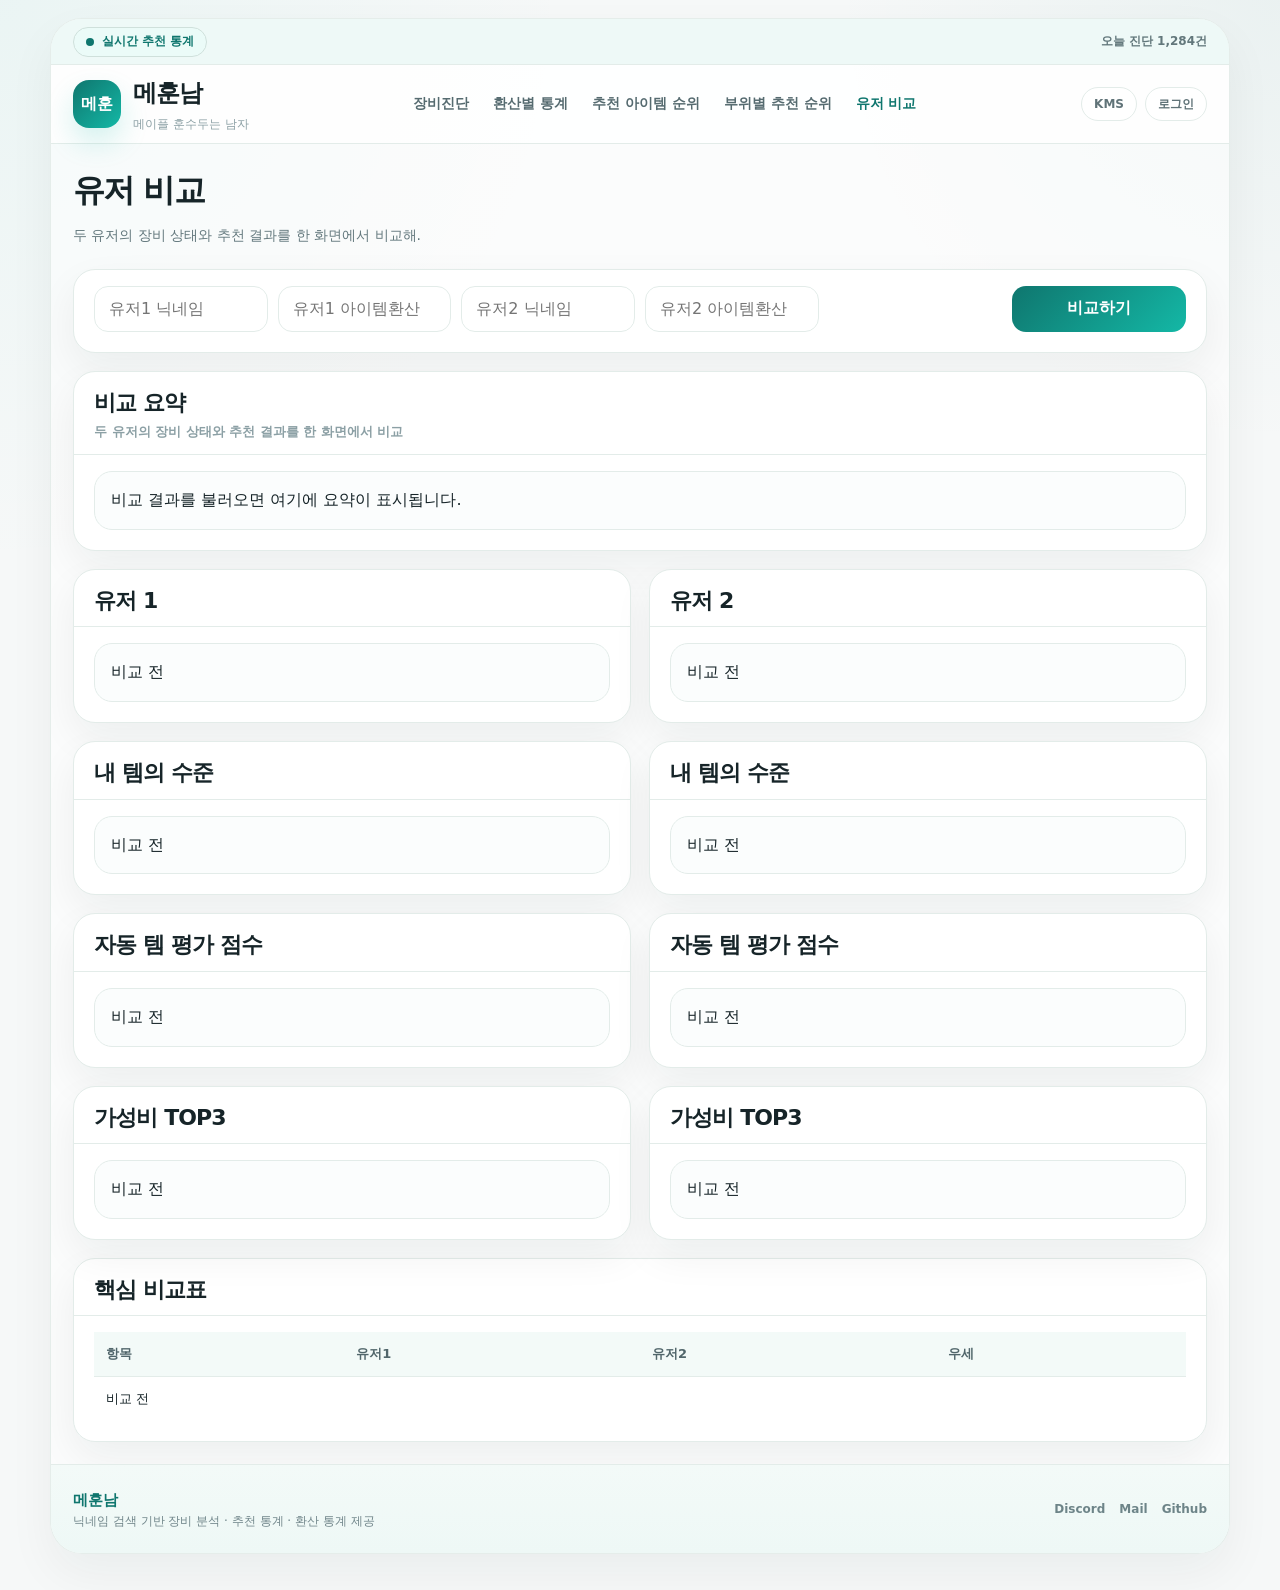
==== compare.html @ 3852a281 "Add files via upload" ====
<!DOCTYPE html>
<html lang="ko"><head>
<meta charset="UTF-8" /><meta name="viewport" content="width=device-width, initial-scale=1.0" />
<title>유저 비교</title><link rel="stylesheet" href="/style.css?v=40" />
</head><body>
<main class="page-shell">
<div class="container"><div class="frame">
<div class="top-strip"><div class="live-pill"><span class="live-dot"></span>실시간 추천 통계</div><div class="top-meta">오늘 진단 1,284건</div></div>
<header class="site-header"><div class="header-inner">
<a href="/index.html" class="brand"><div class="brand-badge">메훈</div><div class="brand-copy"><strong>메훈남</strong><span>메이플 훈수두는 남자</span></div></a>
<nav class="main-nav"><a href="/result.html" class="">장비진단</a><a href="/stats-hwan.html" class="">환산별 통계</a><a href="/ranking-items.html" class="">추천 아이템 순위</a><a href="/ranking-slot.html" class="">부위별 추천 순위</a><a href="/compare.html" class="active">유저 비교</a></nav>
<div class="header-actions"><button class="action-chip">KMS</button><button class="action-chip">로그인</button></div>
</div></header>
<section class="page-hero"><h1 class="page-title">유저 비교</h1><p class="page-desc">두 유저의 장비 상태와 추천 결과를 한 화면에서 비교해.</p></section>
<section class="home-section" style="padding-top:0;">
<section class="card" style="margin-bottom:18px;">
  <div class="card-body">
    <div class="filters filters-6">
      <input id="compareName1" type="text" placeholder="유저1 닉네임" />
      <input id="compareHwan1" type="number" placeholder="유저1 아이템환산" />
      <input id="compareName2" type="text" placeholder="유저2 닉네임" />
      <input id="compareHwan2" type="number" placeholder="유저2 아이템환산" />
      <div></div>
      <button id="compareSubmitBtn">비교하기</button>
    </div>
  </div>
</section>

<section class="card" style="margin-bottom:18px;">
  <div class="card-head"><div><div class="card-title">비교 요약</div><div class="card-sub">두 유저의 장비 상태와 추천 결과를 한 화면에서 비교</div></div></div>
  <div class="card-body">
    <div id="compareSummaryBox" class="compare-box">비교 결과를 불러오면 여기에 요약이 표시됩니다.</div>
  </div>
</section>

<section class="compare-grid" style="margin-bottom:18px;">
  <section class="card">
    <div class="card-head"><div><div class="card-title">유저 1</div></div></div>
    <div class="card-body"><div id="compareUser1Summary" class="compare-box">비교 전</div></div>
  </section>
  <section class="card">
    <div class="card-head"><div><div class="card-title">유저 2</div></div></div>
    <div class="card-body"><div id="compareUser2Summary" class="compare-box">비교 전</div></div>
  </section>
  <section class="card"><div class="card-head"><div><div class="card-title">내 템의 수준</div></div></div><div class="card-body"><div id="compareUser1Level" class="compare-box">비교 전</div></div></section>
  <section class="card"><div class="card-head"><div><div class="card-title">내 템의 수준</div></div></div><div class="card-body"><div id="compareUser2Level" class="compare-box">비교 전</div></div></section>
  <section class="card"><div class="card-head"><div><div class="card-title">자동 템 평가 점수</div></div></div><div class="card-body"><div id="compareUser1Score" class="compare-box">비교 전</div></div></section>
  <section class="card"><div class="card-head"><div><div class="card-title">자동 템 평가 점수</div></div></div><div class="card-body"><div id="compareUser2Score" class="compare-box">비교 전</div></div></section>
  <section class="card"><div class="card-head"><div><div class="card-title">가성비 TOP3</div></div></div><div class="card-body"><div id="compareUser1Top3" class="compare-box">비교 전</div></div></section>
  <section class="card"><div class="card-head"><div><div class="card-title">가성비 TOP3</div></div></div><div class="card-body"><div id="compareUser2Top3" class="compare-box">비교 전</div></div></section>
</section>

<section class="card">
  <div class="card-head"><div><div class="card-title">핵심 비교표</div></div></div>
  <div class="card-body table-wrap">
    <table id="compareTable" class="table">
      <thead><tr><th>항목</th><th>유저1</th><th>유저2</th><th>우세</th></tr></thead>
      <tbody id="compareTableBody"><tr><td colspan="4">비교 전</td></tr></tbody>
    </table>
  </div>
</section>
<script src="/compare.js?v=23"></script>
</section>
<footer class="footer"><div class="footer-inner"><div><div class="footer-title">메훈남</div><div class="footer-sub">닉네임 검색 기반 장비 분석 · 추천 통계 · 환산 통계 제공</div></div><div class="footer-links"><a href="#">Discord</a><a href="#">Mail</a><a href="#">Github</a></div></div></footer>
</div></div></main>
</body></html>
---- style.css ----
:root{
  --bg:#f6f8f8;
  --panel:#ffffff;
  --panel-soft:#fbfdfd;
  --line:#e3ece9;
  --line-strong:#cfe0db;
  --text:#162428;
  --text-2:#5f7479;
  --text-3:#8ca0a5;
  --navy:#0f766e;
  --mint:#14b8a6;
  --mint-soft:#ebfbf8;
  --mint-soft-2:#f4fdfb;
  --blue:#2563eb;
  --radius-xl:28px;
  --radius-lg:22px;
  --radius-md:16px;
  --shadow:0 16px 40px rgba(17,35,42,.06);
}

*{box-sizing:border-box}
html,body{margin:0;padding:0}
body{
  font-family:Pretendard, system-ui, -apple-system, "Apple SD Gothic Neo", "Noto Sans KR", sans-serif;
  background:
    radial-gradient(circle at top left, rgba(20,184,166,.05), transparent 28%),
    radial-gradient(circle at top right, rgba(15,118,110,.05), transparent 22%),
    var(--bg);
  color:var(--text);
  line-height:1.55;
}
a{text-decoration:none;color:inherit}
button,input,select{font:inherit}
.container{width:min(1180px, calc(100% - 32px));margin:0 auto}

.page-shell{padding:18px 0 36px}
.frame{
  background:rgba(255,255,255,.55);
  border:1px solid rgba(227,236,233,.92);
  border-radius:32px;
  overflow:hidden;
  box-shadow:0 20px 48px rgba(17,35,42,.05);
}
.top-strip{
  height:46px;padding:0 22px;background:#eef9f7;border-bottom:1px solid var(--line);
  display:flex;align-items:center;justify-content:space-between
}
.live-pill{
  display:inline-flex;align-items:center;gap:8px;height:30px;padding:0 12px;
  border-radius:999px;background:var(--mint-soft);border:1px solid var(--line-strong);
  color:var(--navy);font-size:12px;font-weight:900
}
.live-dot{width:8px;height:8px;border-radius:50%;background:var(--navy)}
.top-meta{font-size:12px;color:#62777b;font-weight:800}

.site-header{
  background:rgba(255,255,255,.88);
  border-bottom:1px solid var(--line);
  padding:0 22px;
}
.header-inner{
  min-height:78px;
  display:grid;
  grid-template-columns:auto 1fr auto;
  gap:20px;
  align-items:center;
}
.brand{display:flex;align-items:center;gap:12px}
.brand-badge{
  width:48px;height:48px;border-radius:16px;
  background:linear-gradient(135deg,var(--navy),var(--mint));
  color:#fff;display:grid;place-items:center;
  font-size:16px;font-weight:900;
  box-shadow:0 14px 28px rgba(20,184,166,.18)
}
.brand-copy strong{display:block;font-size:24px;font-weight:900;letter-spacing:-.04em}
.brand-copy span{display:block;margin-top:3px;font-size:12px;color:var(--text-3)}
.main-nav{display:flex;justify-content:center;gap:24px;flex-wrap:wrap}
.main-nav a{font-size:14px;font-weight:800;color:#566b70}
.main-nav a.active{color:var(--navy)}
.header-actions{display:flex;gap:8px;flex-wrap:wrap}
.action-chip{
  height:34px;padding:0 12px;border-radius:999px;border:1px solid var(--line);
  background:#fff;color:#607378;font-size:12px;font-weight:900
}

.card{
  background:var(--panel);
  border:1px solid var(--line);
  border-radius:var(--radius-lg);
  box-shadow:var(--shadow);
  overflow:hidden;
}
.card-head{
  padding:18px 20px 12px;
  border-bottom:1px solid var(--line);
  display:flex;align-items:flex-start;justify-content:space-between;gap:12px;
}
.card-title{font-size:22px;font-weight:900;letter-spacing:-.04em;line-height:1.2}
.card-sub{margin-top:6px;font-size:13px;color:var(--text-3);font-weight:700;line-height:1.55}
.card-link{font-size:12px;font-weight:900;color:var(--navy)}
.card-body{padding:16px 20px 20px}

.search-pill{
  display:grid;grid-template-columns:120px 1fr 1fr 124px;
  gap:10px;padding:10px;border-radius:999px;background:#fff;border:1px solid var(--line);
  box-shadow:0 12px 24px rgba(17,35,42,.04)
}
.search-pill input,.search-pill select{
  height:54px;border:0;outline:0;background:transparent;border-radius:999px;padding:0 18px;font-size:16px;color:var(--text)
}
.search-pill select{background:#f4faf9;color:#64787d;font-weight:900}
.search-pill button{
  height:54px;border:0;border-radius:999px;
  background:linear-gradient(135deg,var(--navy),var(--mint));
  color:#fff;font-size:16px;font-weight:900;box-shadow:0 14px 28px rgba(20,184,166,.18)
}

.hero{padding:28px 22px 20px;border-bottom:1px solid var(--line)}
.hero-grid{display:grid;grid-template-columns:minmax(0,1fr) 286px;gap:18px;align-items:stretch}
.hero-panel{
  padding:28px;
  border:1px solid var(--line);
  border-radius:var(--radius-xl);
  background:
    radial-gradient(circle at 10% 18%, rgba(20,184,166,.08), transparent 28%),
    radial-gradient(circle at 88% 18%, rgba(37,99,235,.05), transparent 26%),
    var(--panel);
  box-shadow:var(--shadow)
}
.hero-title{margin:0 0 12px;font-size:56px;font-weight:900;letter-spacing:-.06em;line-height:1.08}
.hero-title strong{color:var(--navy)}
.hero-desc{margin:0 0 22px;max-width:760px;font-size:16px;color:#61777c;line-height:1.75}
.hero-side-card{
  border:1px solid var(--line);border-radius:var(--radius-xl);background:var(--panel);box-shadow:var(--shadow);
  padding:20px;display:flex;flex-direction:column;justify-content:center
}
.side-k{font-size:12px;color:var(--text-3);font-weight:900}
.side-v{margin-top:8px;font-size:24px;line-height:1.3;font-weight:900;letter-spacing:-.04em}
.side-sub{margin-top:8px;font-size:13px;color:#697f84;line-height:1.65}

.home-section{padding:22px}
.home-grid{
  display:grid;grid-template-columns:minmax(0,1fr) 320px;gap:18px;align-items:start
}
.right-col,.left-col{display:grid;gap:18px}
.bottom-grid{display:grid;grid-template-columns:1fr 1fr;gap:18px;margin-top:18px}

.today-rec-hero,.today-rec-row,.simple-rank-card,.bucket-row,.quick-menu-button{
  border:1px solid var(--line);
  background:var(--panel-soft);
  border-radius:16px;
}
.today-rec-hero{
  display:grid;grid-template-columns:40px 1fr 70px;gap:12px;align-items:center;padding:14px 16px;margin-bottom:10px
}
.today-rec-row{
  display:grid;grid-template-columns:34px 1fr 54px 56px;gap:10px;align-items:center;padding:12px 14px
}
.today-rec-list,.quick-menu-list{display:grid;gap:10px}
.today-rec-rank,.today-rec-row-rank{
  width:34px;height:34px;border-radius:50%;display:grid;place-items:center;
  background:var(--mint-soft);border:1px solid var(--line-strong);color:var(--navy);font-size:13px;font-weight:900
}
.today-rec-title,.today-rec-row-title,.simple-rank-title,.bucket-label{
  font-size:15px;font-weight:900;line-height:1.35;letter-spacing:-.02em
}
.today-rec-sub,.today-rec-meta,.today-rec-row-sub,.simple-rank-sub,.bucket-count,.empty-text{
  margin-top:4px;font-size:12px;color:#70858a;line-height:1.55
}
.today-rec-delta,.today-rec-row-delta{font-size:13px;font-weight:900;color:var(--navy);text-align:right}
.today-rec-row-count{font-size:12px;font-weight:800;color:#5f7378;text-align:right}

.simple-rank-card,.bucket-row{padding:14px 16px;min-height:64px;display:flex;flex-direction:column;justify-content:center}
.bucket-row{display:flex;justify-content:space-between;align-items:center}

.quick-menu-list{grid-template-columns:1fr 1fr}
.quick-menu-button{
  min-height:62px;padding:14px 16px;display:flex;align-items:center;justify-content:center;text-align:center;
  font-size:15px;font-weight:900;color:var(--navy);background:linear-gradient(180deg,#f7fffd,#f1fbf9)
}
.site-intro{font-size:14px;color:#5e7377;line-height:1.8}

.table-wrap{overflow:auto}
.table{width:100%;border-collapse:collapse;min-width:980px}
.table th,.table td{padding:12px 12px;border-bottom:1px solid var(--line);text-align:left;font-size:13px;vertical-align:top}
.table th{background:#f3faf8;color:#51666b;font-weight:900}
.table tr:last-child td{border-bottom:0}

.footer{padding:0 22px;background:linear-gradient(180deg,#f3faf8,#eef8f6);border-top:1px solid var(--line)}
.footer-inner{min-height:88px;display:flex;align-items:center;justify-content:space-between;gap:14px;flex-wrap:wrap}
.footer-title{font-size:15px;font-weight:900;color:var(--navy)}
.footer-sub{font-size:12px;color:#70858a;line-height:1.55}
.footer-links{display:flex;gap:14px;flex-wrap:wrap}
.footer-links a{font-size:12px;color:#6d8488;font-weight:800}

.page-hero{padding:22px}
.page-title{font-size:32px;font-weight:900;letter-spacing:-.05em;margin:0 0 8px}
.page-desc{font-size:14px;color:#63787d;line-height:1.65;margin:0}
.filters{
  display:grid;grid-template-columns:repeat(5,minmax(0,1fr));gap:10px;
}
.filters.filters-6{grid-template-columns:repeat(6,minmax(0,1fr))}
.filters input,.filters select,.filters button{
  height:46px;border-radius:14px;border:1px solid var(--line);padding:0 14px;background:#fff
}
.filters button{border:0;background:linear-gradient(135deg,var(--navy),var(--mint));color:#fff;font-weight:900}
.top3-wrap{display:grid;grid-template-columns:repeat(3,1fr);gap:14px}
.top3-card{border:1px solid var(--line);border-radius:18px;background:var(--panel-soft);padding:16px}
.top3-rank{font-size:12px;font-weight:900;color:#71848a}
.top3-name{margin-top:8px;font-size:18px;font-weight:900;line-height:1.3}
.top3-sub{margin-top:6px;font-size:13px;color:#71848a;line-height:1.6}
.metric-row{display:grid;grid-template-columns:1fr 1fr;gap:10px;margin-top:12px}
.metric-box{border:1px solid var(--line);border-radius:14px;background:#fff;padding:10px}
.metric-k{font-size:12px;color:#71848a;font-weight:900}
.metric-v{margin-top:6px;font-size:16px;font-weight:900;color:var(--navy)}

.compare-grid{display:grid;grid-template-columns:1fr 1fr;gap:18px}
.compare-box{border:1px solid var(--line);border-radius:18px;background:var(--panel-soft);padding:16px}
.compare-box h3{margin:0 0 10px;font-size:18px}
.grid-2{display:grid;grid-template-columns:1fr 1fr;gap:18px}

@media (max-width:1100px){
  .header-inner{grid-template-columns:1fr}
  .main-nav{justify-content:flex-start;gap:16px}
  .hero-grid,.home-grid,.bottom-grid,.compare-grid,.grid-2{grid-template-columns:1fr}
  .search-pill,.filters,.filters.filters-6,.top3-wrap{grid-template-columns:1fr}
}
@media (max-width:760px){
  .container{width:min(1180px, calc(100% - 20px))}
  .top-strip,.site-header,.hero,.home-section,.page-hero,.footer{padding-left:14px;padding-right:14px}
  .frame{border-radius:22px}
  .brand-badge{width:42px;height:42px;border-radius:14px;font-size:14px}
  .brand-copy strong{font-size:20px}
  .hero-title{font-size:34px}
  .header-actions{display:none}
  .main-nav{gap:14px}
  .main-nav a{font-size:13px}
  .today-rec-row{grid-template-columns:34px 1fr 56px}
  .today-rec-row-count{display:none}
  .quick-menu-list{grid-template-columns:1fr}
}
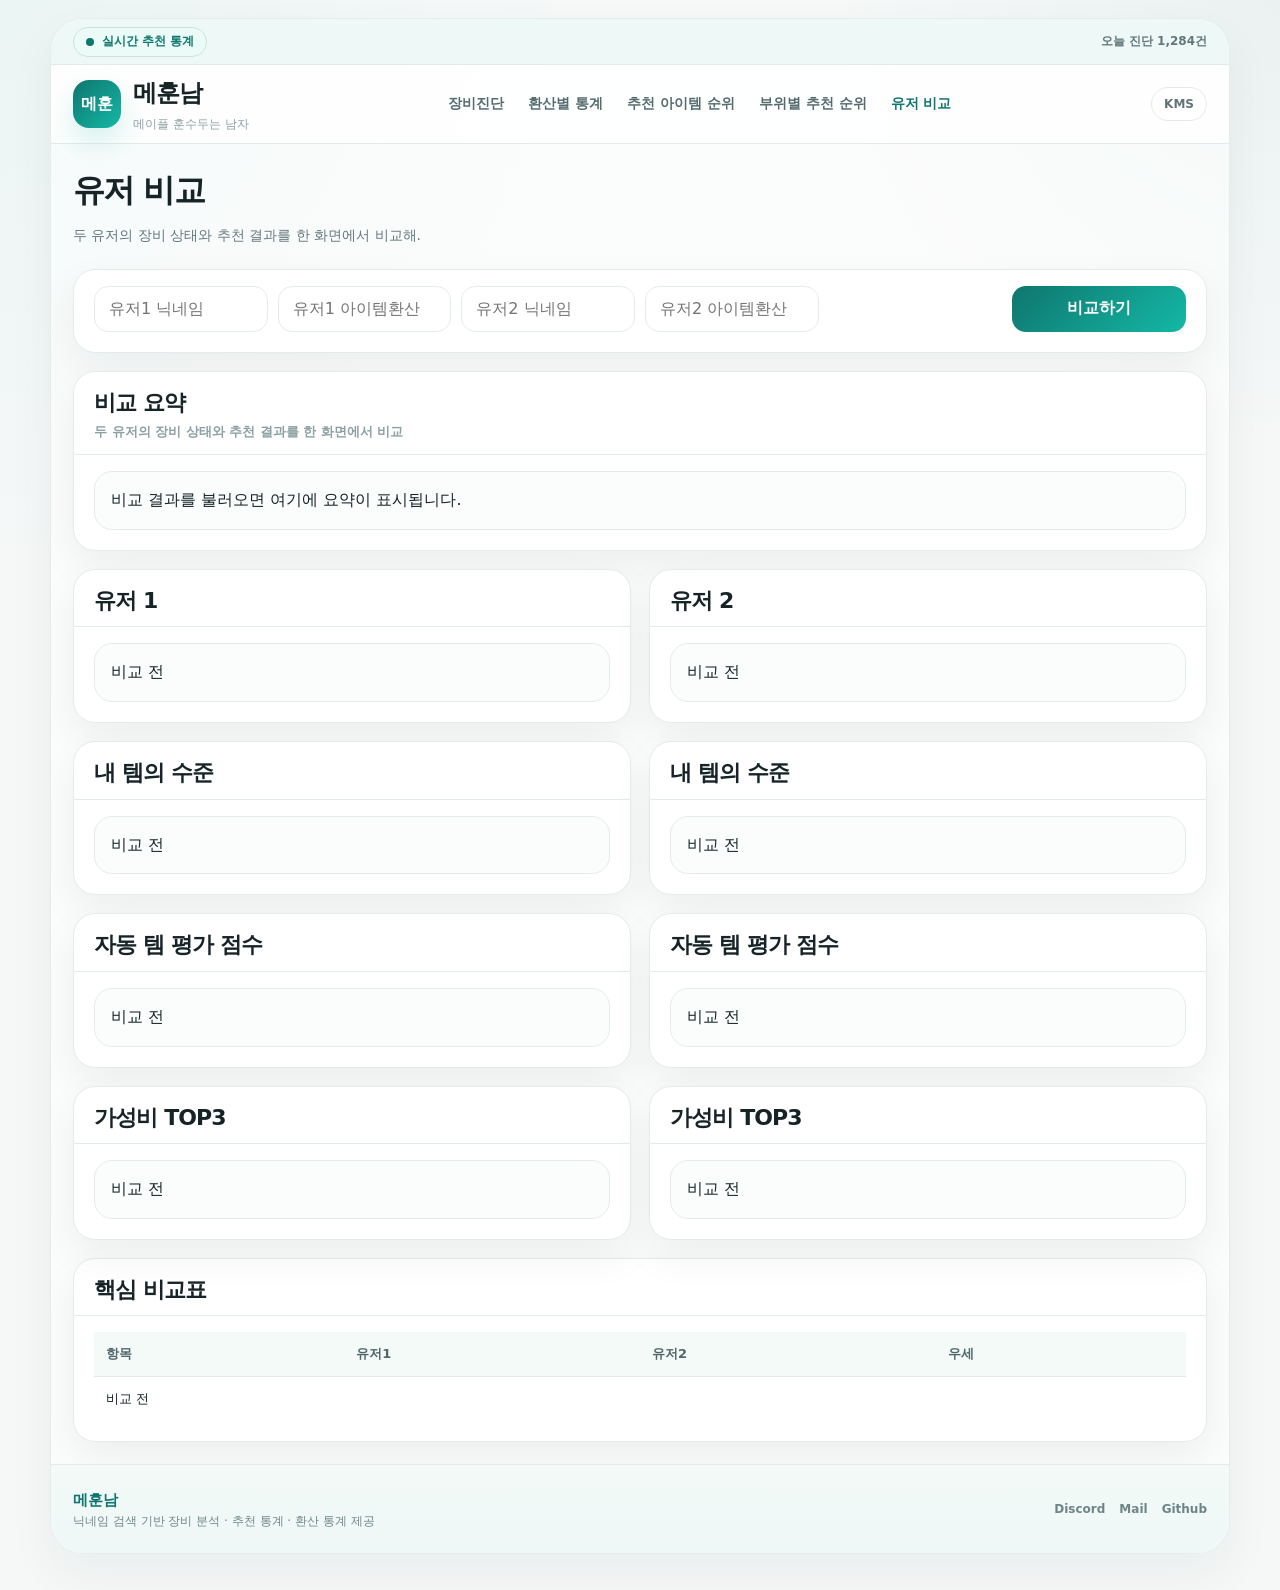
==== commit 8d69f7c9: "Update frontend spec labels and result highlights" ====
--- a/compare.html
+++ b/compare.html
@@ -1,4 +1,4 @@
-<!DOCTYPE html>
+﻿<!DOCTYPE html>
 <html lang="ko"><head>
 <meta charset="UTF-8" /><meta name="viewport" content="width=device-width, initial-scale=1.0" />
 <title>유저 비교</title><link rel="stylesheet" href="/style.css?v=40" />
@@ -9,7 +9,7 @@
 <header class="site-header"><div class="header-inner">
 <a href="/index.html" class="brand"><div class="brand-badge">메훈</div><div class="brand-copy"><strong>메훈남</strong><span>메이플 훈수두는 남자</span></div></a>
 <nav class="main-nav"><a href="/result.html" class="">장비진단</a><a href="/stats-hwan.html" class="">환산별 통계</a><a href="/ranking-items.html" class="">추천 아이템 순위</a><a href="/ranking-slot.html" class="">부위별 추천 순위</a><a href="/compare.html" class="active">유저 비교</a></nav>
-<div class="header-actions"><button class="action-chip">KMS</button><button class="action-chip">로그인</button></div>
+<div class="header-actions"><button class="action-chip">KMS</button></div>
 </div></header>
 <section class="page-hero"><h1 class="page-title">유저 비교</h1><p class="page-desc">두 유저의 장비 상태와 추천 결과를 한 화면에서 비교해.</p></section>
 <section class="home-section" style="padding-top:0;">
@@ -63,4 +63,4 @@
 </section>
 <footer class="footer"><div class="footer-inner"><div><div class="footer-title">메훈남</div><div class="footer-sub">닉네임 검색 기반 장비 분석 · 추천 통계 · 환산 통계 제공</div></div><div class="footer-links"><a href="#">Discord</a><a href="#">Mail</a><a href="#">Github</a></div></div></footer>
 </div></div></main>
-</body></html>+</body></html>
--- a/style.css
+++ b/style.css
@@ -241,3 +241,47 @@
   .today-rec-row-count{display:none}
   .quick-menu-list{grid-template-columns:1fr}
 }
+
+
+/* v8 search focus */
+.hero-grid{
+  grid-template-columns:1fr !important;
+}
+.hero-panel{
+  min-height:300px;
+  display:flex;
+  flex-direction:column;
+  justify-content:center;
+}
+.hero-title{
+  font-size:64px !important;
+  line-height:1.04 !important;
+  margin-bottom:14px !important;
+}
+.hero-desc{
+  font-size:17px !important;
+  max-width:820px !important;
+  margin-bottom:26px !important;
+}
+.search-pill{
+  grid-template-columns:120px 1.1fr 1fr 140px !important;
+  padding:12px !important;
+}
+.search-pill input,
+.search-pill select,
+.search-pill button{
+  height:60px !important;
+  font-size:17px !important;
+}
+.home-grid{
+  grid-template-columns:minmax(0,1fr) 320px !important;
+}
+@media (max-width:1100px){
+  .hero-title{
+    font-size:44px !important;
+    line-height:1.1 !important;
+  }
+  .search-pill{
+    grid-template-columns:1fr !important;
+  }
+}
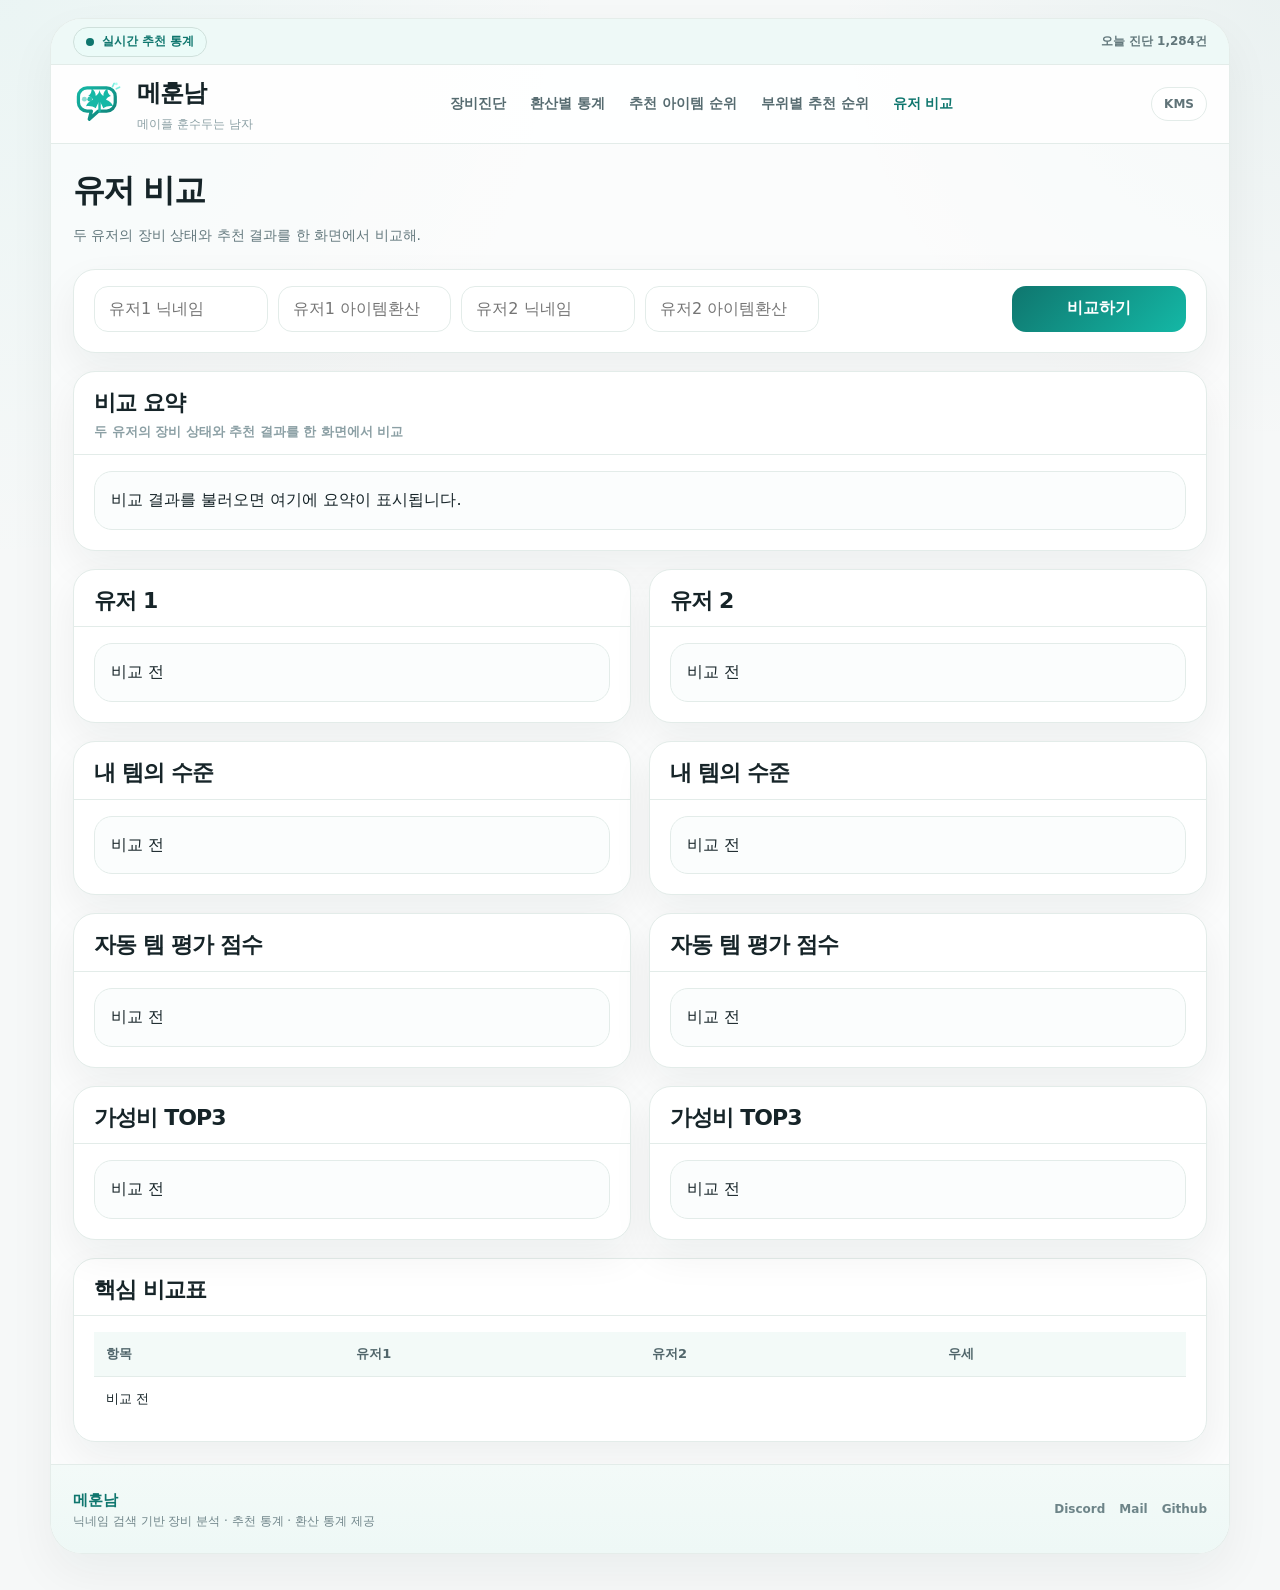
==== commit f8e486ff: "Add files via upload" ====
--- a/compare.html
+++ b/compare.html
@@ -7,7 +7,7 @@
 <div class="container"><div class="frame">
 <div class="top-strip"><div class="live-pill"><span class="live-dot"></span>실시간 추천 통계</div><div class="top-meta">오늘 진단 1,284건</div></div>
 <header class="site-header"><div class="header-inner">
-<a href="/index.html" class="brand"><div class="brand-badge">메훈</div><div class="brand-copy"><strong>메훈남</strong><span>메이플 훈수두는 남자</span></div></a>
+<a href="/index.html" class="brand"><div class="brand-badge" aria-hidden="true">메훈</div><div class="brand-copy"><strong>메훈남</strong><span>메이플 훈수두는 남자</span></div></a>
 <nav class="main-nav"><a href="/result.html" class="">장비진단</a><a href="/stats-hwan.html" class="">환산별 통계</a><a href="/ranking-items.html" class="">추천 아이템 순위</a><a href="/ranking-slot.html" class="">부위별 추천 순위</a><a href="/compare.html" class="active">유저 비교</a></nav>
 <div class="header-actions"><button class="action-chip">KMS</button></div>
 </div></header>
--- a/style.css
+++ b/style.css
@@ -68,12 +68,14 @@
 }
 .brand{display:flex;align-items:center;gap:12px}
 .brand-badge{
-  width:48px;height:48px;border-radius:16px;
-  background:linear-gradient(135deg,var(--navy),var(--mint));
-  color:#fff;display:grid;place-items:center;
-  font-size:16px;font-weight:900;
-  box-shadow:0 14px 28px rgba(20,184,166,.18)
-}
+  width:52px;height:52px;flex:0 0 52px;
+  border-radius:16px;
+  background:url('/logo-a.svg') center/contain no-repeat;
+  color:transparent;display:block;
+  box-shadow:none;
+  text-indent:-9999px;overflow:hidden;
+}
+.brand-badge::before{content:"";display:block;width:100%;height:100%}
 .brand-copy strong{display:block;font-size:24px;font-weight:900;letter-spacing:-.04em}
 .brand-copy span{display:block;margin-top:3px;font-size:12px;color:var(--text-3)}
 .main-nav{display:flex;justify-content:center;gap:24px;flex-wrap:wrap}
@@ -231,7 +233,7 @@
   .container{width:min(1180px, calc(100% - 20px))}
   .top-strip,.site-header,.hero,.home-section,.page-hero,.footer{padding-left:14px;padding-right:14px}
   .frame{border-radius:22px}
-  .brand-badge{width:42px;height:42px;border-radius:14px;font-size:14px}
+  .brand-badge{width:44px;height:44px;flex-basis:44px;border-radius:14px}
   .brand-copy strong{font-size:20px}
   .hero-title{font-size:34px}
   .header-actions{display:none}
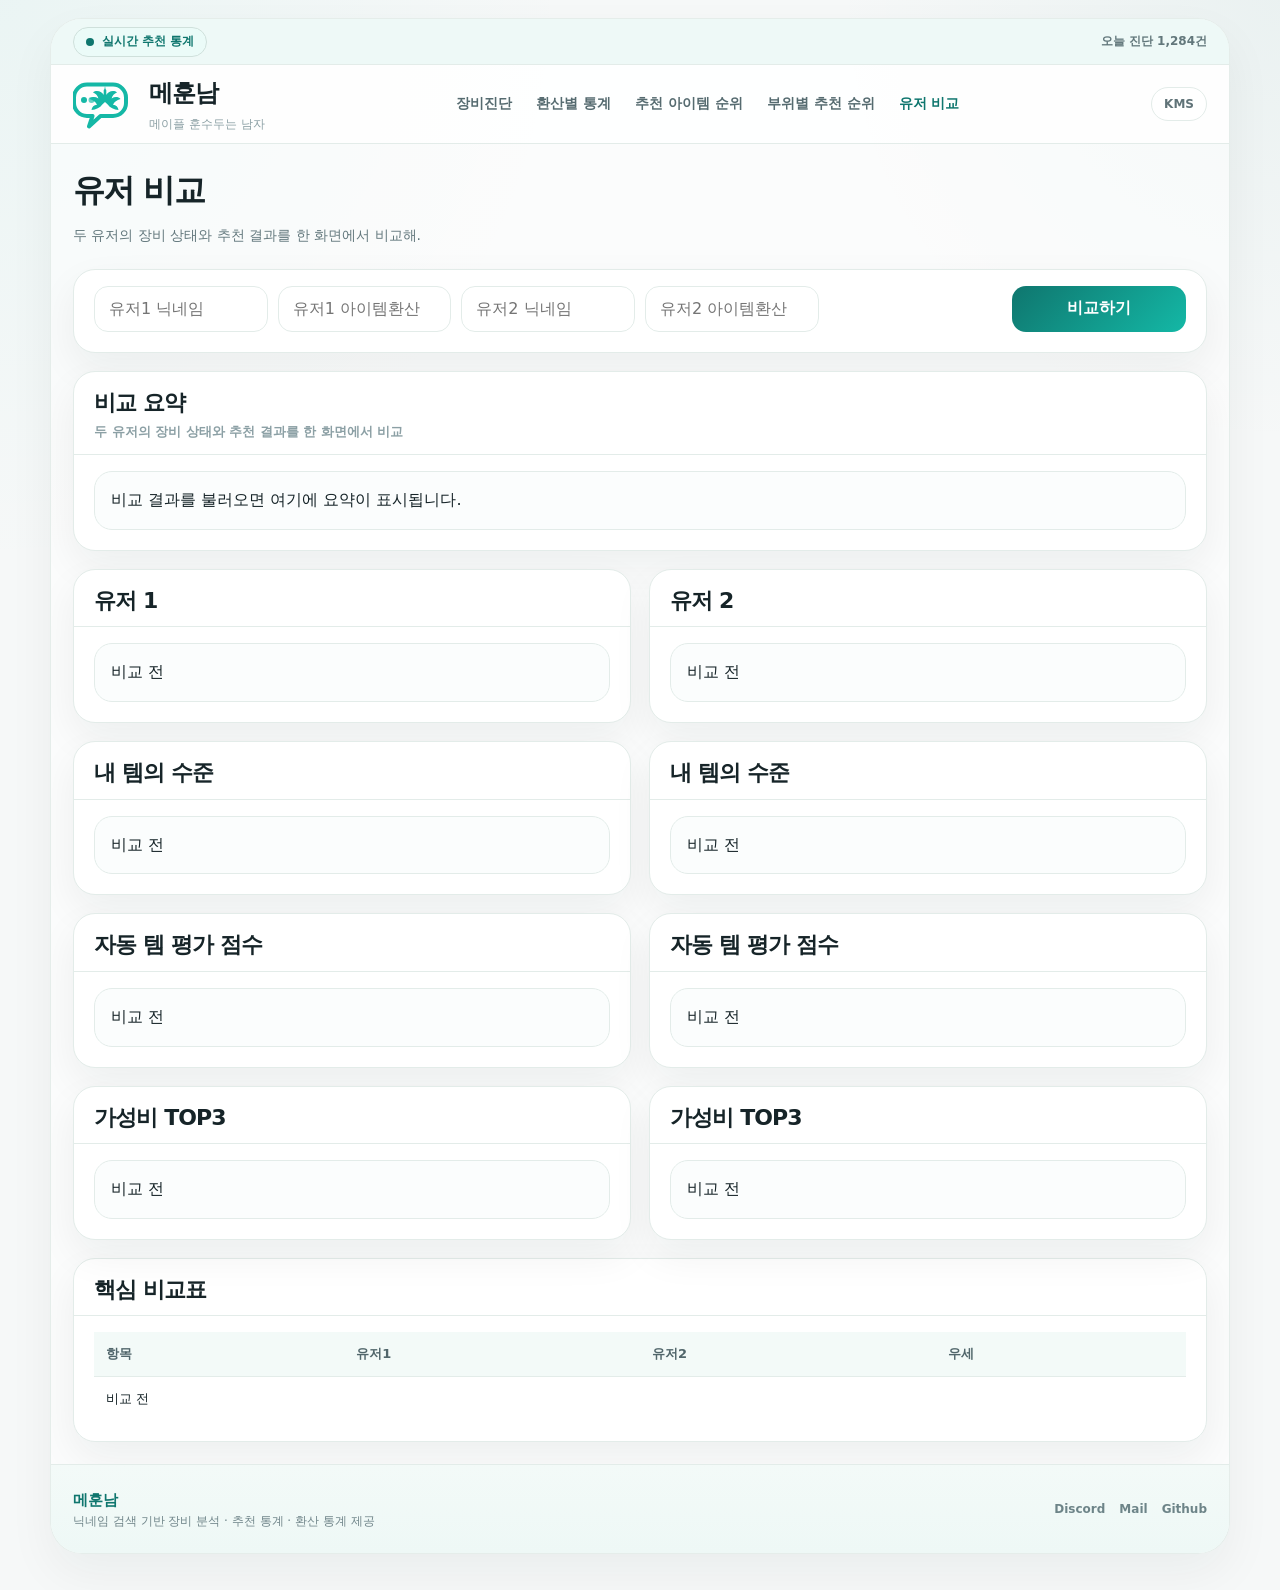
==== commit 6a052ebe: "Add files via upload" ====
--- a/compare.html
+++ b/compare.html
@@ -7,7 +7,7 @@
 <div class="container"><div class="frame">
 <div class="top-strip"><div class="live-pill"><span class="live-dot"></span>실시간 추천 통계</div><div class="top-meta">오늘 진단 1,284건</div></div>
 <header class="site-header"><div class="header-inner">
-<a href="/index.html" class="brand"><div class="brand-badge" aria-hidden="true">메훈</div><div class="brand-copy"><strong>메훈남</strong><span>메이플 훈수두는 남자</span></div></a>
+<a href="/index.html" class="brand"><img class="brand-logo" src="/logo-a.svg" alt="메훈남 로고"><div class="brand-copy"><strong>메훈남</strong><span>메이플 훈수두는 남자</span></div></a>
 <nav class="main-nav"><a href="/result.html" class="">장비진단</a><a href="/stats-hwan.html" class="">환산별 통계</a><a href="/ranking-items.html" class="">추천 아이템 순위</a><a href="/ranking-slot.html" class="">부위별 추천 순위</a><a href="/compare.html" class="active">유저 비교</a></nav>
 <div class="header-actions"><button class="action-chip">KMS</button></div>
 </div></header>
--- a/style.css
+++ b/style.css
@@ -67,15 +67,6 @@
   align-items:center;
 }
 .brand{display:flex;align-items:center;gap:12px}
-.brand-badge{
-  width:52px;height:52px;flex:0 0 52px;
-  border-radius:16px;
-  background:url('/logo-a.svg') center/contain no-repeat;
-  color:transparent;display:block;
-  box-shadow:none;
-  text-indent:-9999px;overflow:hidden;
-}
-.brand-badge::before{content:"";display:block;width:100%;height:100%}
 .brand-copy strong{display:block;font-size:24px;font-weight:900;letter-spacing:-.04em}
 .brand-copy span{display:block;margin-top:3px;font-size:12px;color:var(--text-3)}
 .main-nav{display:flex;justify-content:center;gap:24px;flex-wrap:wrap}
@@ -233,8 +224,7 @@
   .container{width:min(1180px, calc(100% - 20px))}
   .top-strip,.site-header,.hero,.home-section,.page-hero,.footer{padding-left:14px;padding-right:14px}
   .frame{border-radius:22px}
-  .brand-badge{width:44px;height:44px;flex-basis:44px;border-radius:14px}
-  .brand-copy strong{font-size:20px}
+    .brand-copy strong{font-size:20px}
   .hero-title{font-size:34px}
   .header-actions{display:none}
   .main-nav{gap:14px}
@@ -287,3 +277,5 @@
     grid-template-columns:1fr !important;
   }
 }
+
+.brand-badge{display:none !important;}
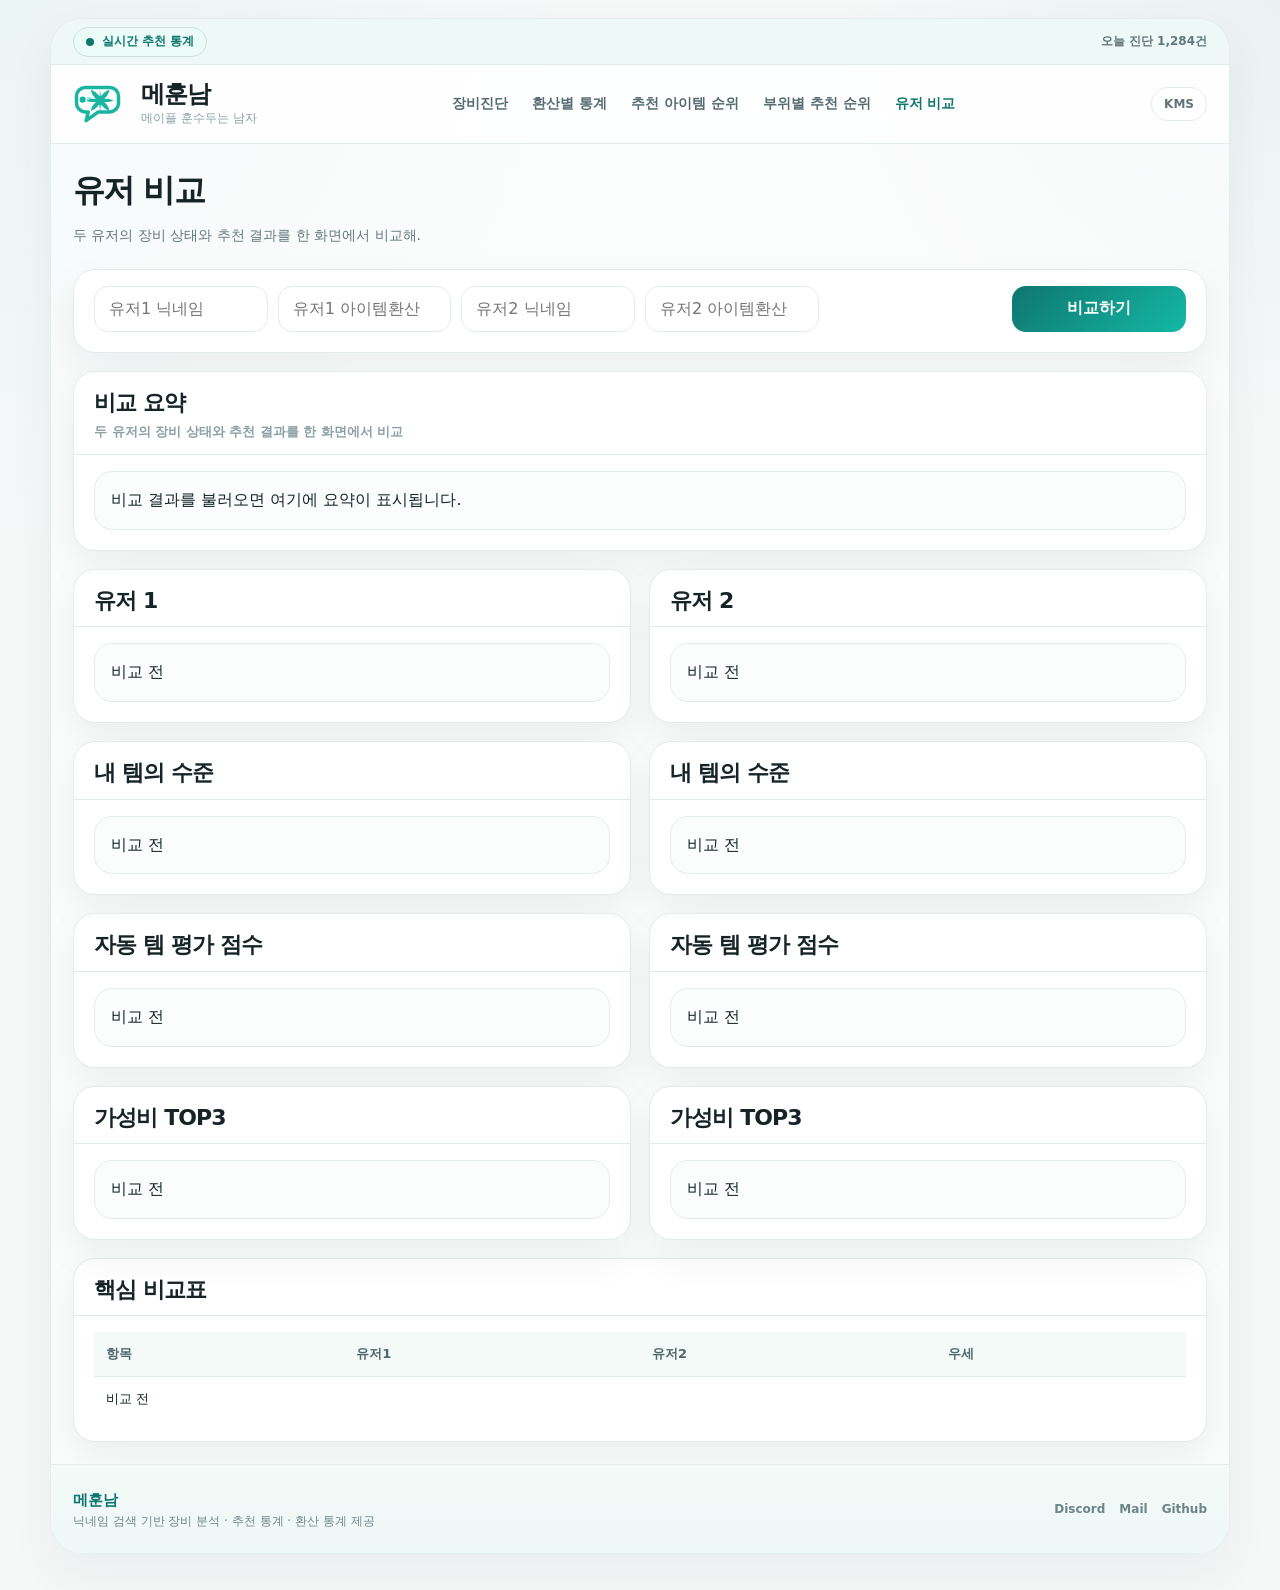
==== commit 93f89e38: "Add files via upload" ====
--- a/compare.html
+++ b/compare.html
@@ -7,7 +7,7 @@
 <div class="container"><div class="frame">
 <div class="top-strip"><div class="live-pill"><span class="live-dot"></span>실시간 추천 통계</div><div class="top-meta">오늘 진단 1,284건</div></div>
 <header class="site-header"><div class="header-inner">
-<a href="/index.html" class="brand"><img class="brand-logo" src="/logo-a.svg" alt="메훈남 로고"><div class="brand-copy"><strong>메훈남</strong><span>메이플 훈수두는 남자</span></div></a>
+<a href="/index.html" class="brand"><div class="brand-badge">메훈</div><div class="brand-copy"><strong>메훈남</strong><span>메이플 훈수두는 남자</span></div></a>
 <nav class="main-nav"><a href="/result.html" class="">장비진단</a><a href="/stats-hwan.html" class="">환산별 통계</a><a href="/ranking-items.html" class="">추천 아이템 순위</a><a href="/ranking-slot.html" class="">부위별 추천 순위</a><a href="/compare.html" class="active">유저 비교</a></nav>
 <div class="header-actions"><button class="action-chip">KMS</button></div>
 </div></header>
--- a/style.css
+++ b/style.css
@@ -66,9 +66,23 @@
   gap:20px;
   align-items:center;
 }
-.brand{display:flex;align-items:center;gap:12px}
-.brand-copy strong{display:block;font-size:24px;font-weight:900;letter-spacing:-.04em}
-.brand-copy span{display:block;margin-top:3px;font-size:12px;color:var(--text-3)}
+.brand{display:flex;align-items:center;gap:12px;min-width:0}
+.brand-badge{
+  width:56px;
+  height:56px;
+  flex:0 0 56px;
+  display:block;
+  background:url("/logo-a-header.svg") center/contain no-repeat;
+  color:transparent;
+  font-size:0;
+  line-height:0;
+  text-indent:-9999px;
+  overflow:hidden;
+  border-radius:0;
+  box-shadow:none;
+}
+.brand-copy strong{display:block;font-size:24px;font-weight:900;letter-spacing:-.04em;line-height:1.05}
+.brand-copy span{display:block;margin-top:4px;font-size:12px;color:var(--text-3);line-height:1.25;white-space:nowrap}
 .main-nav{display:flex;justify-content:center;gap:24px;flex-wrap:wrap}
 .main-nav a{font-size:14px;font-weight:800;color:#566b70}
 .main-nav a.active{color:var(--navy)}
@@ -224,7 +238,8 @@
   .container{width:min(1180px, calc(100% - 20px))}
   .top-strip,.site-header,.hero,.home-section,.page-hero,.footer{padding-left:14px;padding-right:14px}
   .frame{border-radius:22px}
-    .brand-copy strong{font-size:20px}
+  .brand-badge{width:48px;height:48px;flex-basis:48px}
+  .brand-copy strong{font-size:20px}
   .hero-title{font-size:34px}
   .header-actions{display:none}
   .main-nav{gap:14px}
@@ -277,5 +292,3 @@
     grid-template-columns:1fr !important;
   }
 }
-
-.brand-badge{display:none !important;}
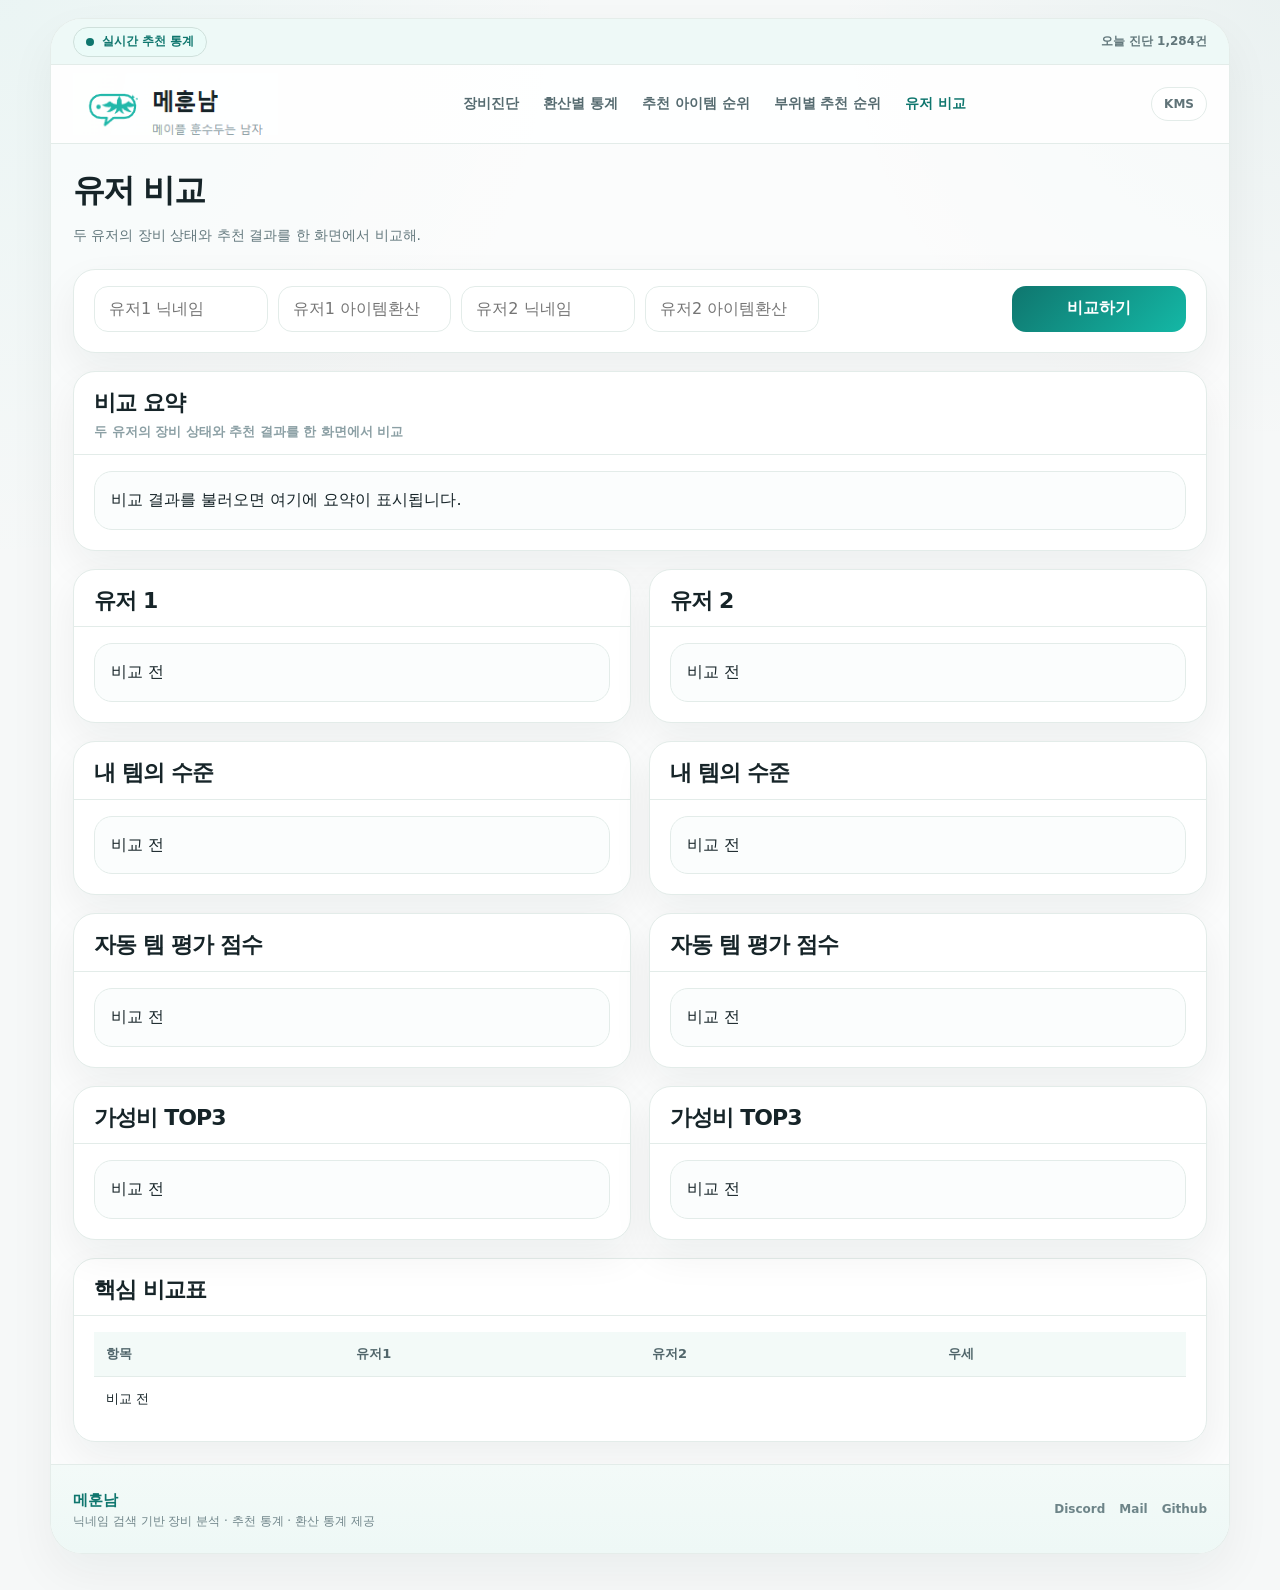
==== commit 98b94006: "Add files via upload" ====
--- a/compare.html
+++ b/compare.html
@@ -1,4 +1,4 @@
-﻿<!DOCTYPE html>
+<!DOCTYPE html>
 <html lang="ko"><head>
 <meta charset="UTF-8" /><meta name="viewport" content="width=device-width, initial-scale=1.0" />
 <title>유저 비교</title><link rel="stylesheet" href="/style.css?v=40" />
@@ -7,7 +7,7 @@
 <div class="container"><div class="frame">
 <div class="top-strip"><div class="live-pill"><span class="live-dot"></span>실시간 추천 통계</div><div class="top-meta">오늘 진단 1,284건</div></div>
 <header class="site-header"><div class="header-inner">
-<a href="/index.html" class="brand"><div class="brand-badge">메훈</div><div class="brand-copy"><strong>메훈남</strong><span>메이플 훈수두는 남자</span></div></a>
+<a href="/index.html" class="brand"><img class="brand-logo" src="/logo-full.png" alt="메훈남" /></a>
 <nav class="main-nav"><a href="/result.html" class="">장비진단</a><a href="/stats-hwan.html" class="">환산별 통계</a><a href="/ranking-items.html" class="">추천 아이템 순위</a><a href="/ranking-slot.html" class="">부위별 추천 순위</a><a href="/compare.html" class="active">유저 비교</a></nav>
 <div class="header-actions"><button class="action-chip">KMS</button></div>
 </div></header>
--- a/style.css
+++ b/style.css
@@ -66,23 +66,16 @@
   gap:20px;
   align-items:center;
 }
-.brand{display:flex;align-items:center;gap:12px;min-width:0}
+.brand{display:flex;align-items:center;gap:12px}
 .brand-badge{
-  width:56px;
-  height:56px;
-  flex:0 0 56px;
-  display:block;
-  background:url("/logo-a-header.svg") center/contain no-repeat;
-  color:transparent;
-  font-size:0;
-  line-height:0;
-  text-indent:-9999px;
-  overflow:hidden;
-  border-radius:0;
-  box-shadow:none;
-}
-.brand-copy strong{display:block;font-size:24px;font-weight:900;letter-spacing:-.04em;line-height:1.05}
-.brand-copy span{display:block;margin-top:4px;font-size:12px;color:var(--text-3);line-height:1.25;white-space:nowrap}
+  width:48px;height:48px;border-radius:16px;
+  background:linear-gradient(135deg,var(--navy),var(--mint));
+  color:#fff;display:grid;place-items:center;
+  font-size:16px;font-weight:900;
+  box-shadow:0 14px 28px rgba(20,184,166,.18)
+}
+.brand-copy strong{display:block;font-size:24px;font-weight:900;letter-spacing:-.04em}
+.brand-copy span{display:block;margin-top:3px;font-size:12px;color:var(--text-3)}
 .main-nav{display:flex;justify-content:center;gap:24px;flex-wrap:wrap}
 .main-nav a{font-size:14px;font-weight:800;color:#566b70}
 .main-nav a.active{color:var(--navy)}
@@ -238,7 +231,7 @@
   .container{width:min(1180px, calc(100% - 20px))}
   .top-strip,.site-header,.hero,.home-section,.page-hero,.footer{padding-left:14px;padding-right:14px}
   .frame{border-radius:22px}
-  .brand-badge{width:48px;height:48px;flex-basis:48px}
+  .brand-badge{width:42px;height:42px;border-radius:14px;font-size:14px}
   .brand-copy strong{font-size:20px}
   .hero-title{font-size:34px}
   .header-actions{display:none}
@@ -292,3 +285,56 @@
     grid-template-columns:1fr !important;
   }
 }
+
+
+/* exact logo replacement */
+.brand{
+  display:inline-flex;
+  align-items:center;
+  gap:0;
+}
+.brand-logo{
+  display:block;
+  width:205px;
+  max-width:100%;
+  height:auto;
+}
+.brand-badge,.brand-copy{display:none !important;}
+
+/* stronger mobile layout fix */
+@media (max-width:1100px){
+  .hero-grid,
+  .home-grid,
+  .bottom-grid,
+  .compare-grid,
+  .grid-2,
+  .left-col,
+  .right-col{
+    grid-template-columns:1fr !important;
+  }
+}
+
+@media (max-width:760px){
+  .header-inner{
+    grid-template-columns:1fr !important;
+    gap:10px;
+  }
+  .brand-logo{width:190px;}
+  .home-grid,
+  .bottom-grid,
+  .left-col,
+  .right-col{
+    display:grid !important;
+    grid-template-columns:1fr !important;
+    gap:16px !important;
+  }
+  .home-section{overflow:hidden;}
+  .search-pill{
+    grid-template-columns:1fr !important;
+  }
+  .search-pill select,
+  .search-pill input,
+  .search-pill button{
+    width:100%;
+  }
+}
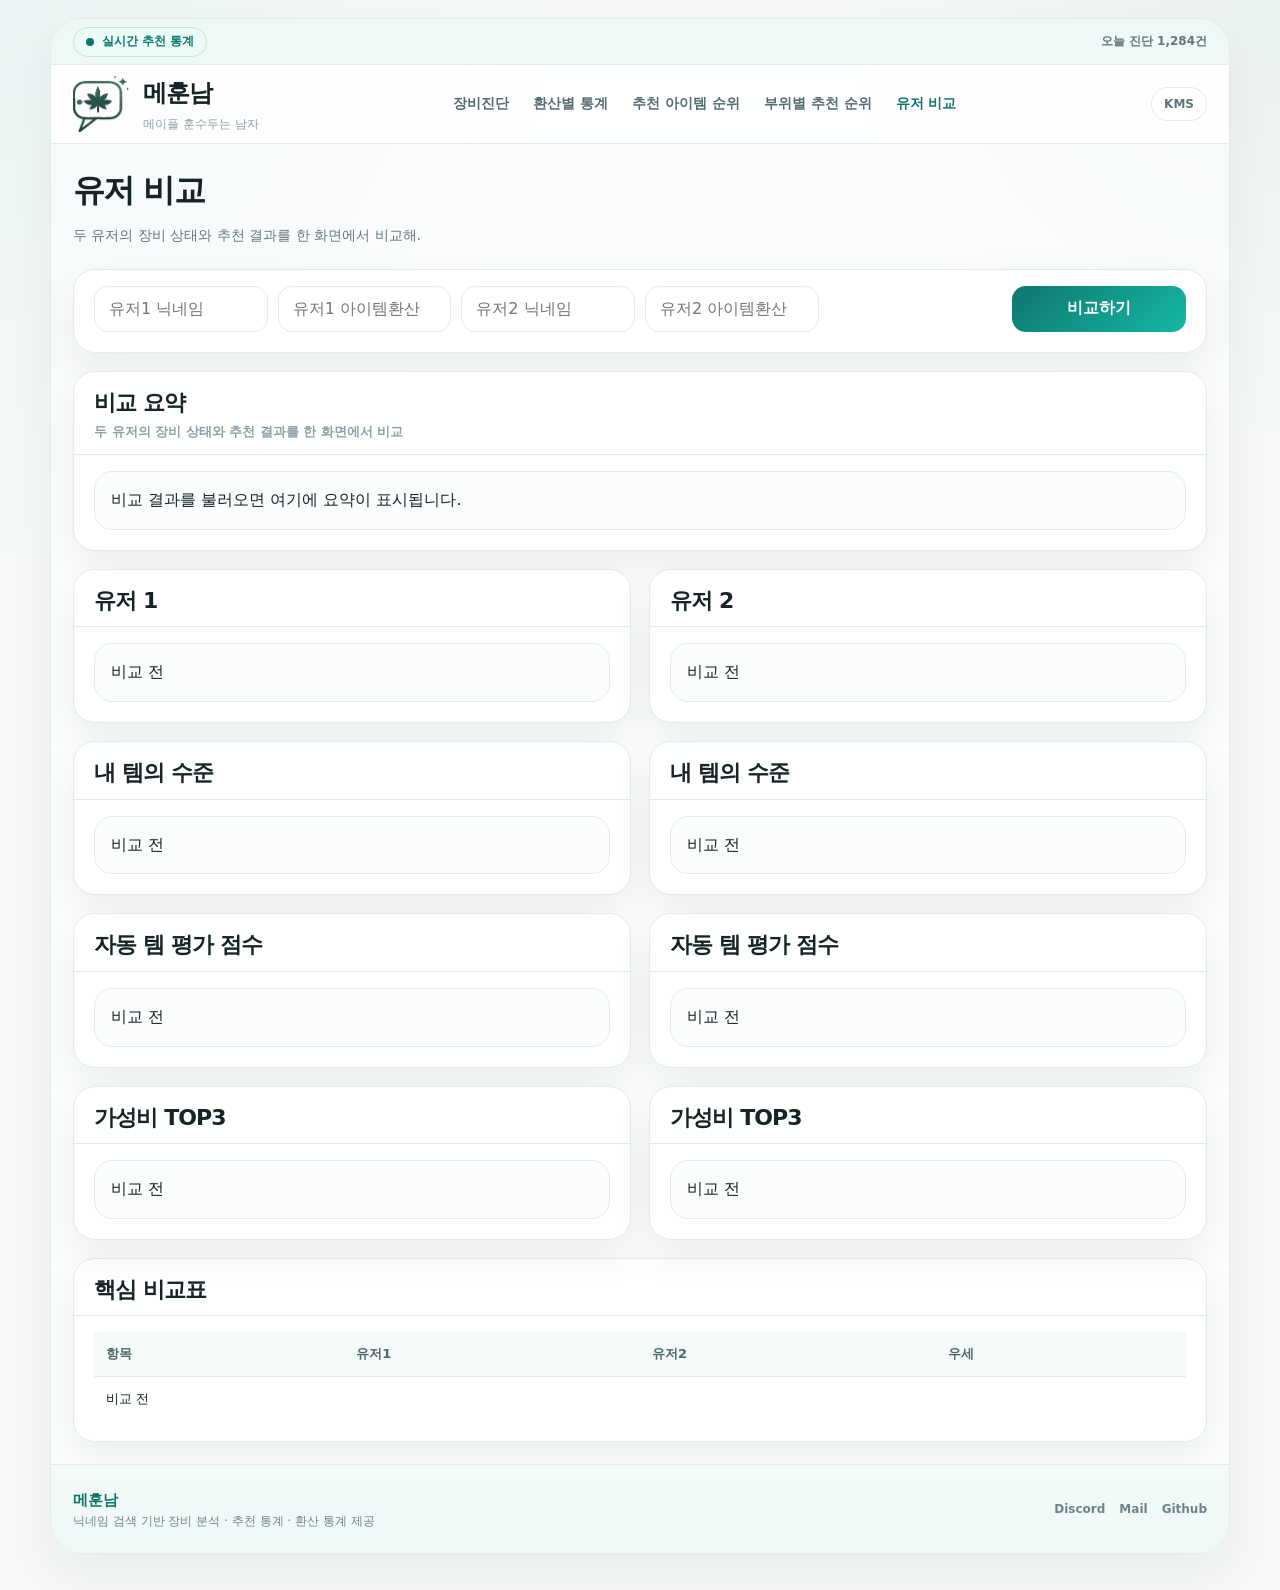
==== commit 5d007dfa: "Add files via upload" ====
--- a/compare.html
+++ b/compare.html
@@ -1,4 +1,4 @@
-<!DOCTYPE html>
+﻿<!DOCTYPE html>
 <html lang="ko"><head>
 <meta charset="UTF-8" /><meta name="viewport" content="width=device-width, initial-scale=1.0" />
 <title>유저 비교</title><link rel="stylesheet" href="/style.css?v=40" />
@@ -7,7 +7,7 @@
 <div class="container"><div class="frame">
 <div class="top-strip"><div class="live-pill"><span class="live-dot"></span>실시간 추천 통계</div><div class="top-meta">오늘 진단 1,284건</div></div>
 <header class="site-header"><div class="header-inner">
-<a href="/index.html" class="brand"><img class="brand-logo" src="/logo-full.png" alt="메훈남" /></a>
+<a href="/index.html" class="brand"><div class="brand-badge">메훈</div><div class="brand-copy"><strong>메훈남</strong><span>메이플 훈수두는 남자</span></div></a>
 <nav class="main-nav"><a href="/result.html" class="">장비진단</a><a href="/stats-hwan.html" class="">환산별 통계</a><a href="/ranking-items.html" class="">추천 아이템 순위</a><a href="/ranking-slot.html" class="">부위별 추천 순위</a><a href="/compare.html" class="active">유저 비교</a></nav>
 <div class="header-actions"><button class="action-chip">KMS</button></div>
 </div></header>
--- a/style.css
+++ b/style.css
@@ -287,54 +287,98 @@
 }
 
 
-/* exact logo replacement */
+/* ===== final logo + mobile fix ===== */
+.brand-badge{
+  width:56px !important;
+  height:56px !important;
+  border-radius:0 !important;
+  background:transparent !important;
+  box-shadow:none !important;
+  color:transparent !important;
+  font-size:0 !important;
+  line-height:0 !important;
+  text-indent:-9999px !important;
+  overflow:hidden !important;
+  background-image:url('/logo-light-a-exact.png') !important;
+  background-repeat:no-repeat !important;
+  background-position:center !important;
+  background-size:contain !important;
+  flex:0 0 56px !important;
+}
 .brand{
-  display:inline-flex;
-  align-items:center;
-  gap:0;
-}
-.brand-logo{
-  display:block;
-  width:205px;
-  max-width:100%;
-  height:auto;
-}
-.brand-badge,.brand-copy{display:none !important;}
-
-/* stronger mobile layout fix */
-@media (max-width:1100px){
+  gap:14px !important;
+}
+@media (max-width:760px){
+  .brand-badge{
+    width:48px !important;
+    height:48px !important;
+    flex-basis:48px !important;
+  }
+  .site-header{
+    padding-left:12px !important;
+    padding-right:12px !important;
+  }
+  .header-inner{
+    grid-template-columns:1fr !important;
+    gap:12px !important;
+    min-height:auto !important;
+    padding:10px 0 !important;
+  }
+  .main-nav{
+    overflow-x:auto !important;
+    white-space:nowrap !important;
+    flex-wrap:nowrap !important;
+    justify-content:flex-start !important;
+    padding-bottom:2px !important;
+  }
+  .main-nav::-webkit-scrollbar{display:none;}
   .hero-grid,
   .home-grid,
   .bottom-grid,
+  .right-col,
+  .left-col,
   .compare-grid,
-  .grid-2,
-  .left-col,
-  .right-col{
+  .grid-2{
     grid-template-columns:1fr !important;
-  }
-}
-
-@media (max-width:760px){
-  .header-inner{
-    grid-template-columns:1fr !important;
-    gap:10px;
-  }
-  .brand-logo{width:190px;}
-  .home-grid,
-  .bottom-grid,
-  .left-col,
-  .right-col{
     display:grid !important;
-    grid-template-columns:1fr !important;
-    gap:16px !important;
-  }
-  .home-section{overflow:hidden;}
+    gap:14px !important;
+  }
+  .hero,
+  .home-section{
+    padding-left:12px !important;
+    padding-right:12px !important;
+  }
+  .hero-panel{
+    min-height:auto !important;
+    padding:18px !important;
+  }
+  .hero-title{
+    font-size:38px !important;
+    line-height:1.12 !important;
+    margin-bottom:14px !important;
+  }
   .search-pill{
     grid-template-columns:1fr !important;
-  }
+    padding:10px !important;
+  }
+  .search-pill input,
   .search-pill select,
-  .search-pill input,
   .search-pill button{
-    width:100%;
-  }
-}
+    height:52px !important;
+    font-size:16px !important;
+  }
+  .today-rec-hero{
+    grid-template-columns:36px 1fr 56px !important;
+    padding:12px !important;
+  }
+  .today-rec-row{
+    grid-template-columns:32px 1fr 52px !important;
+    padding:10px 12px !important;
+  }
+  .card-head{
+    padding:16px 16px 12px !important;
+  }
+  .card-body{
+    padding:14px 16px 16px !important;
+  }
+}
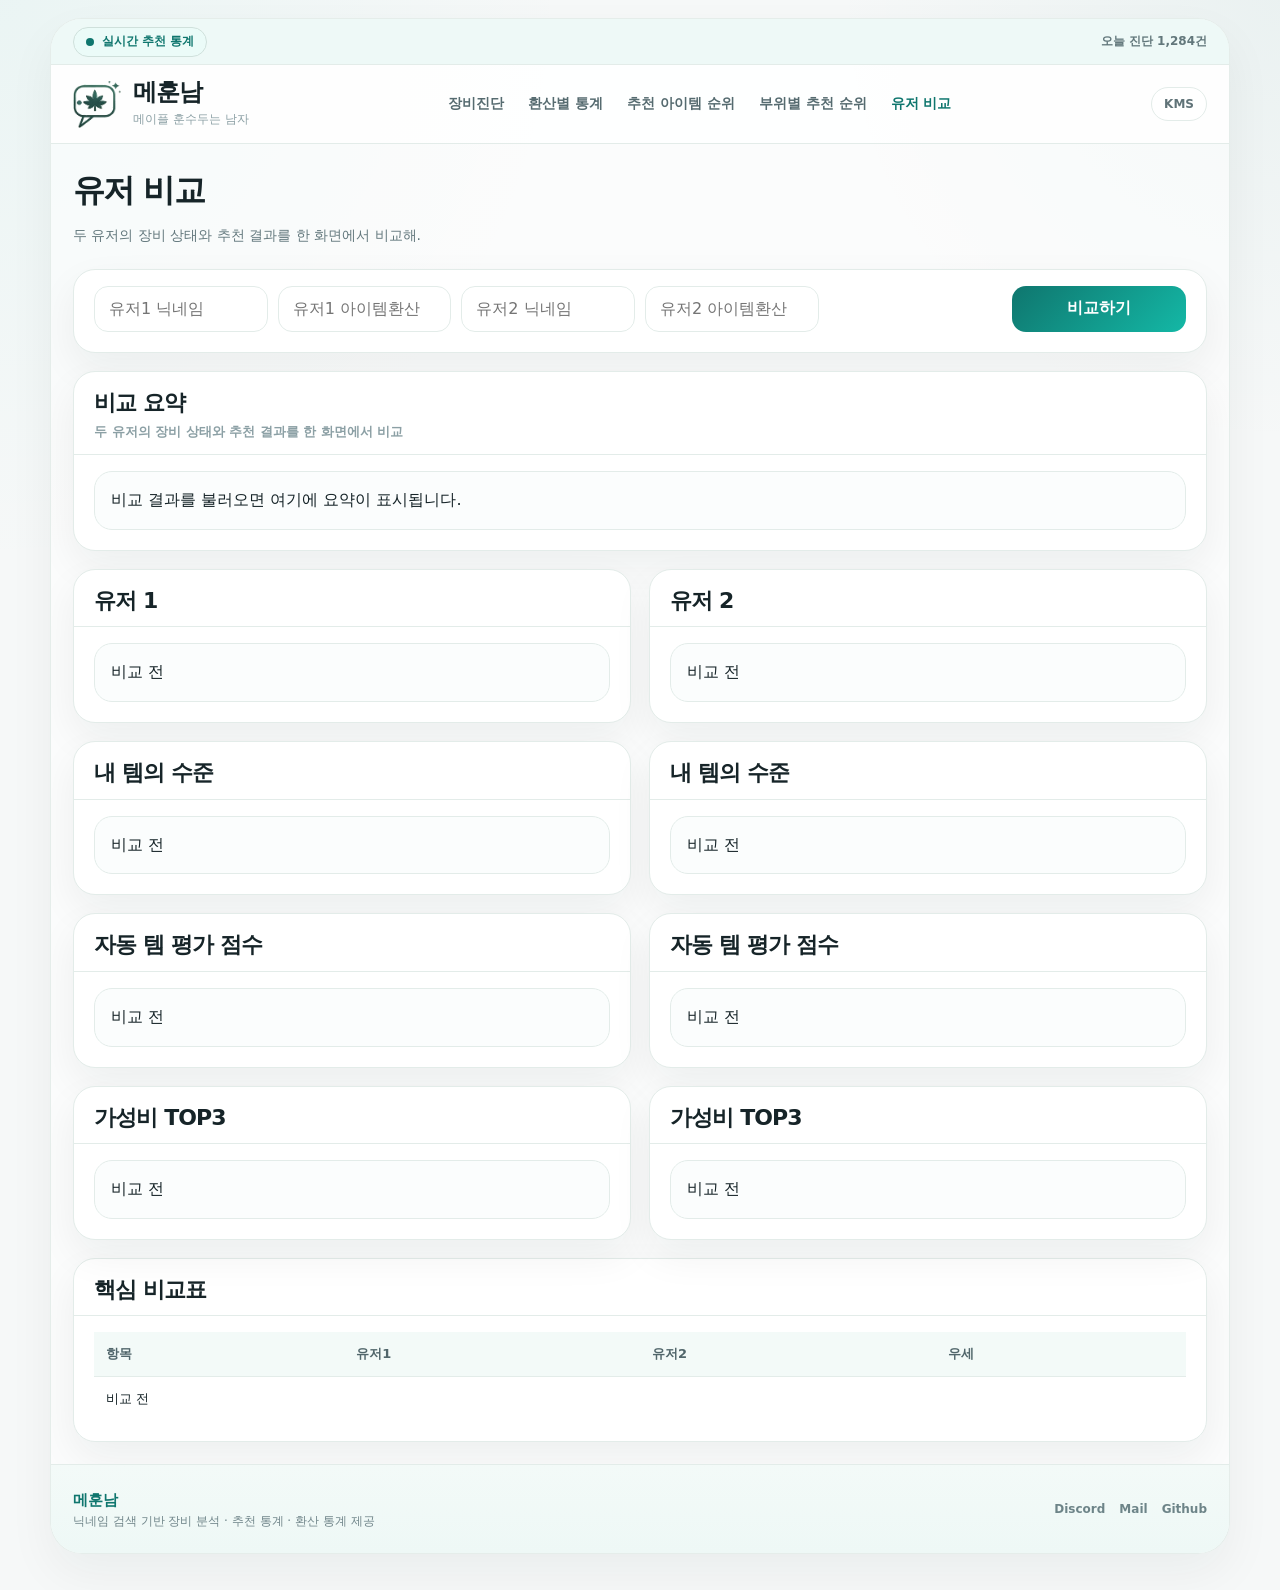
==== commit 503e6fed: "Harden stale fallback diagnose requests" ====
--- a/compare.html
+++ b/compare.html
@@ -59,7 +59,7 @@
     </table>
   </div>
 </section>
-<script src="/compare.js?v=23"></script>
+<script src="/compare.js?v=24"></script>
 </section>
 <footer class="footer"><div class="footer-inner"><div><div class="footer-title">메훈남</div><div class="footer-sub">닉네임 검색 기반 장비 분석 · 추천 통계 · 환산 통계 제공</div></div><div class="footer-links"><a href="#">Discord</a><a href="#">Mail</a><a href="#">Github</a></div></div></footer>
 </div></div></main>
--- a/style.css
+++ b/style.css
@@ -66,16 +66,14 @@
   gap:20px;
   align-items:center;
 }
-.brand{display:flex;align-items:center;gap:12px}
+.brand{display:flex;align-items:center;gap:12px;min-width:0}
 .brand-badge{
-  width:48px;height:48px;border-radius:16px;
-  background:linear-gradient(135deg,var(--navy),var(--mint));
-  color:#fff;display:grid;place-items:center;
-  font-size:16px;font-weight:900;
-  box-shadow:0 14px 28px rgba(20,184,166,.18)
-}
-.brand-copy strong{display:block;font-size:24px;font-weight:900;letter-spacing:-.04em}
-.brand-copy span{display:block;margin-top:3px;font-size:12px;color:var(--text-3)}
+  width:48px;height:48px;flex:0 0 48px;border-radius:0;
+  background:transparent url('/logo-leaf-a.png') center/contain no-repeat;
+  color:transparent;font-size:0;box-shadow:none
+}
+.brand-copy strong{display:block;font-size:24px;font-weight:900;letter-spacing:-.04em;line-height:1.05}
+.brand-copy span{display:block;margin-top:5px;font-size:12px;color:var(--text-3)}
 .main-nav{display:flex;justify-content:center;gap:24px;flex-wrap:wrap}
 .main-nav a{font-size:14px;font-weight:800;color:#566b70}
 .main-nav a.active{color:var(--navy)}
@@ -287,98 +285,9 @@
 }
 
 
-/* ===== final logo + mobile fix ===== */
-.brand-badge{
-  width:56px !important;
-  height:56px !important;
-  border-radius:0 !important;
-  background:transparent !important;
-  box-shadow:none !important;
-  color:transparent !important;
-  font-size:0 !important;
-  line-height:0 !important;
-  text-indent:-9999px !important;
-  overflow:hidden !important;
-  background-image:url('/logo-light-a-exact.png') !important;
-  background-repeat:no-repeat !important;
-  background-position:center !important;
-  background-size:contain !important;
-  flex:0 0 56px !important;
-}
-.brand{
-  gap:14px !important;
-}
+/* v41 brand icon leaf */
 @media (max-width:760px){
-  .brand-badge{
-    width:48px !important;
-    height:48px !important;
-    flex-basis:48px !important;
-  }
-  .site-header{
-    padding-left:12px !important;
-    padding-right:12px !important;
-  }
-  .header-inner{
-    grid-template-columns:1fr !important;
-    gap:12px !important;
-    min-height:auto !important;
-    padding:10px 0 !important;
-  }
-  .main-nav{
-    overflow-x:auto !important;
-    white-space:nowrap !important;
-    flex-wrap:nowrap !important;
-    justify-content:flex-start !important;
-    padding-bottom:2px !important;
-  }
-  .main-nav::-webkit-scrollbar{display:none;}
-  .hero-grid,
-  .home-grid,
-  .bottom-grid,
-  .right-col,
-  .left-col,
-  .compare-grid,
-  .grid-2{
-    grid-template-columns:1fr !important;
-    display:grid !important;
-    gap:14px !important;
-  }
-  .hero,
-  .home-section{
-    padding-left:12px !important;
-    padding-right:12px !important;
-  }
-  .hero-panel{
-    min-height:auto !important;
-    padding:18px !important;
-  }
-  .hero-title{
-    font-size:38px !important;
-    line-height:1.12 !important;
-    margin-bottom:14px !important;
-  }
-  .search-pill{
-    grid-template-columns:1fr !important;
-    padding:10px !important;
-  }
-  .search-pill input,
-  .search-pill select,
-  .search-pill button{
-    height:52px !important;
-    font-size:16px !important;
-  }
-  .today-rec-hero{
-    grid-template-columns:36px 1fr 56px !important;
-    padding:12px !important;
-  }
-  .today-rec-row{
-    grid-template-columns:32px 1fr 52px !important;
-    padding:10px 12px !important;
-  }
-  .card-head{
-    padding:16px 16px 12px !important;
-  }
-  .card-body{
-    padding:14px 16px 16px !important;
-  }
-}
+  .brand-badge{width:42px;height:42px;flex-basis:42px}
+  .brand-copy strong{font-size:20px !important}
+  .brand-copy span{font-size:11px !important}
+}
